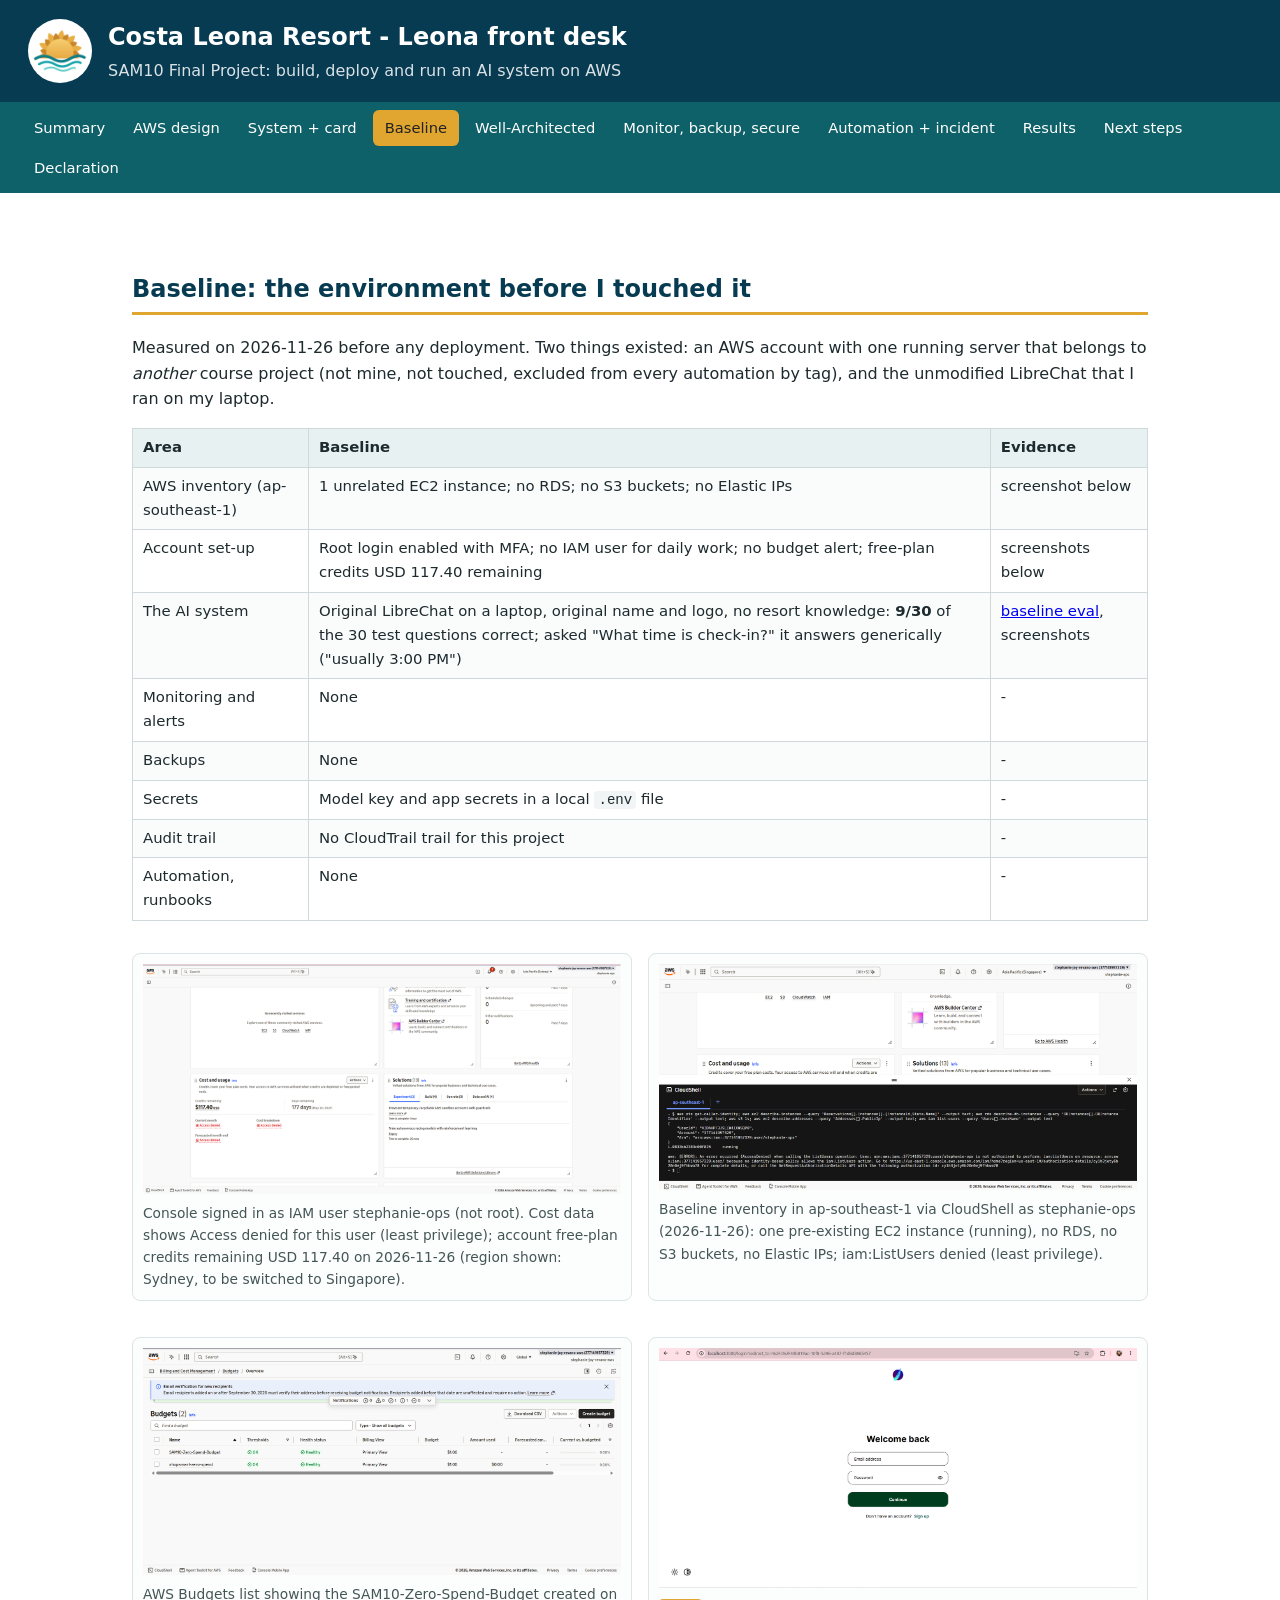
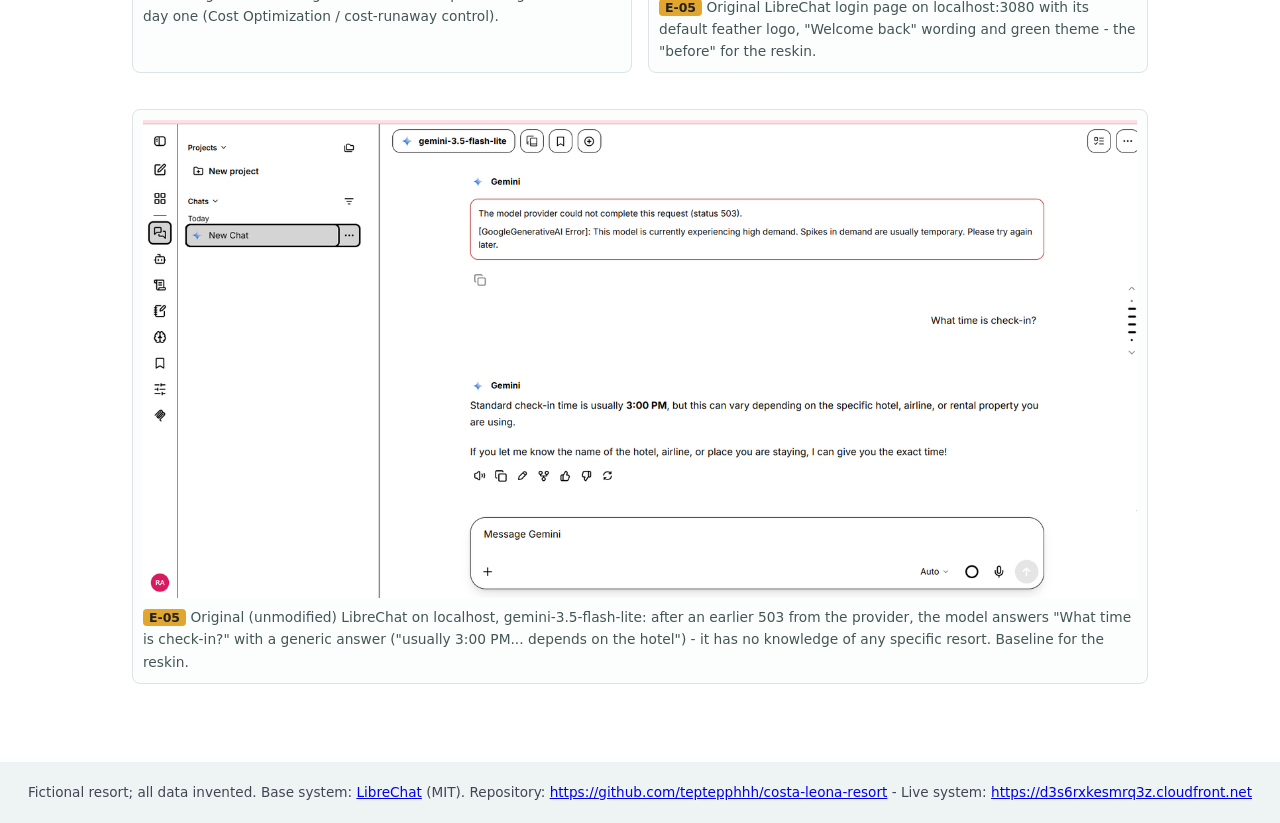
==== docs/baseline.html @ 2a97802d "Add project website generator and first build of the site Co-Authored-By: Claude Sonnet 5.5 <noreply" ====
<!doctype html><html lang="en"><head><meta charset="utf-8"><meta name="viewport" content="width=device-width,initial-scale=1">
<title>Baseline - Costa Leona Resort | SAM10</title><link rel="stylesheet" href="style.css">
<link rel="icon" href="img/favicon-32x32.png"></head><body>
<header><img src="img/logo-512.png" alt="Costa Leona logo" class="logo"><div><h1>Costa Leona Resort - Leona front desk</h1>
<p>SAM10 Final Project: build, deploy and run an AI system on AWS</p></div></header>
<nav><a href="index.html">Summary</a><a href="infrastructure.html">AWS design</a><a href="system.html">System + card</a><a href="baseline.html" class=cur>Baseline</a><a href="well-architected.html">Well-Architected</a><a href="operations.html">Monitor, backup, secure</a><a href="incident.html">Automation + incident</a><a href="results.html">Results</a><a href="next-steps.html">Next steps</a><a href="declaration.html">Declaration</a></nav><main>
<h2>Baseline: the environment before I touched it</h2>
<p>Measured on 2026-11-26 before any deployment. Two things existed: an AWS account with one running server that belongs to <em>another</em> course project
(not mine, not touched, excluded from every automation by tag), and the unmodified LibreChat that I ran on my laptop.</p>
<table><tr><th>Area</th><th>Baseline</th><th>Evidence</th></tr>
<tr><td>AWS inventory (ap-southeast-1)</td><td>1 unrelated EC2 instance; no RDS; no S3 buckets; no Elastic IPs</td><td>screenshot below</td></tr>
<tr><td>Account set-up</td><td>Root login enabled with MFA; no IAM user for daily work; no budget alert; free-plan credits USD 117.40 remaining</td><td>screenshots below</td></tr>
<tr><td>The AI system</td><td>Original LibreChat on a laptop, original name and logo, no resort knowledge: <b>9/30</b> of the 30 test questions correct; asked "What time is check-in?" it answers generically ("usually 3:00 PM")</td><td><a href="evidence/eval_baseline_generic_2026-11-26.json">baseline eval</a>, screenshots</td></tr>
<tr><td>Monitoring and alerts</td><td>None</td><td>-</td></tr>
<tr><td>Backups</td><td>None</td><td>-</td></tr>
<tr><td>Secrets</td><td>Model key and app secrets in a local <code>.env</code> file</td><td>-</td></tr>
<tr><td>Audit trail</td><td>No CloudTrail trail for this project</td><td>-</td></tr>
<tr><td>Automation, runbooks</td><td>None</td><td>-</td></tr></table>
<div class="cols"><figure><a href="img/04_signed_in_as_iam_user_credits.png"><img src="img/04_signed_in_as_iam_user_credits.png" alt="Console signed in as IAM user stephanie-ops (not root). Cost data shows Access denied for this user (least pri" loading="lazy"></a><figcaption>Console signed in as IAM user stephanie-ops (not root). Cost data shows Access denied for this user (least privilege); account free-plan credits remaining USD 117.40 on 2026-11-26 (region shown: Sydney, to be switched to Singapore).</figcaption></figure><figure><a href="img/05_baseline_inventory_cloudshell.png"><img src="img/05_baseline_inventory_cloudshell.png" alt="Baseline inventory in ap-southeast-1 via CloudShell as stephanie-ops (2026-11-26): one pre-existing EC2 instan" loading="lazy"></a><figcaption>Baseline inventory in ap-southeast-1 via CloudShell as stephanie-ops (2026-11-26): one pre-existing EC2 instance (running), no RDS, no S3 buckets, no Elastic IPs; iam:ListUsers denied (least privilege).</figcaption></figure></div>
<div class="cols"><figure><a href="img/01_budget_alert_created.png"><img src="img/01_budget_alert_created.png" alt="AWS Budgets list showing the SAM10-Zero-Spend-Budget created on day one (Cost Optimization / cost-runaway cont" loading="lazy"></a><figcaption>AWS Budgets list showing the SAM10-Zero-Spend-Budget created on day one (Cost Optimization / cost-runaway control).</figcaption></figure><figure><a href="img/09_original_login_branding.png"><img src="img/09_original_login_branding.png" alt="Original LibreChat login page on localhost:3080 with its default feather logo, &quot;Welcome back&quot; wording and gree" loading="lazy"></a><figcaption><span class="ev">E-05</span> Original LibreChat login page on localhost:3080 with its default feather logo, &quot;Welcome back&quot; wording and green theme - the &quot;before&quot; for the reskin.</figcaption></figure></div>
<figure><a href="img/08_local_original_generic_answer.png"><img src="img/08_local_original_generic_answer.png" alt="Original (unmodified) LibreChat on localhost, gemini-3.5-flash-lite: after an earlier 503 from the provider, t" loading="lazy"></a><figcaption><span class="ev">E-05</span> Original (unmodified) LibreChat on localhost, gemini-3.5-flash-lite: after an earlier 503 from the provider, the model answers &quot;What time is check-in?&quot; with a generic answer (&quot;usually 3:00 PM... depends on the hotel&quot;) - it has no knowledge of any specific resort. Baseline for the reskin.</figcaption></figure>
</main>
<footer>Fictional resort; all data invented. Base system: <a href="https://github.com/danny-avila/LibreChat">LibreChat</a> (MIT).
Repository: <a href="https://github.com/teptepphhh/costa-leona-resort">https://github.com/teptepphhh/costa-leona-resort</a> - Live system: <a href="https://d3s6rxkesmrq3z.cloudfront.net">https://d3s6rxkesmrq3z.cloudfront.net</a></footer></body></html>
---- docs/style.css ----
:root{--teal:#0E6168;--deep:#073B52;--gold:#E0A630;--sand:#fbf5e6;--ink:#1d2a2e}
*{box-sizing:border-box}body{margin:0;font:16px/1.6 "Segoe UI",system-ui,Arial,sans-serif;color:var(--ink);background:#fff}
header{display:flex;gap:16px;align-items:center;padding:18px 28px;background:var(--deep);color:#fff}
header h1{margin:0;font-size:1.5rem}header p{margin:2px 0 0;opacity:.85}.logo{width:64px;height:64px;background:#fff;border-radius:50%;padding:4px}
nav{display:flex;flex-wrap:wrap;gap:4px;padding:8px 22px;background:var(--teal)}nav a{color:#fff;text-decoration:none;padding:6px 12px;border-radius:6px;font-size:.92rem}
nav a:hover,nav a.cur{background:var(--gold);color:#222}main{max-width:1060px;margin:0 auto;padding:24px 22px 60px}
h2{color:var(--deep);border-bottom:3px solid var(--gold);padding-bottom:4px;margin-top:2.2em}h3{color:var(--teal);margin-top:1.6em}
table{border-collapse:collapse;width:100%;margin:14px 0;font-size:.93rem}th,td{border:1px solid #cfd9db;padding:7px 10px;text-align:left;vertical-align:top}
th{background:#e7f1f2}tr:nth-child(even) td{background:#fafcfc}figure{margin:18px 0;border:1px solid #dbe4e6;border-radius:8px;padding:10px;background:#fcfdfd}
figure img{max-width:100%;height:auto;display:block;margin:0 auto}figcaption{font-size:.86rem;color:#455;margin-top:8px}
.ev{background:var(--gold);color:#222;border-radius:4px;padding:1px 6px;font-weight:700;font-size:.78rem}
.box{background:var(--sand);border-left:5px solid var(--gold);padding:10px 16px;margin:16px 0;border-radius:4px}
.good{color:#0b6b3a;font-weight:700}.adeq{color:#9a6b00;font-weight:700}.gap{color:#b3261e;font-weight:700}
.video{position:relative;padding-bottom:56.25%;height:0;margin:16px 0}.video iframe{position:absolute;inset:0;width:100%;height:100%;border:0}
.pending{background:#fde8e6;border:2px dashed #b3261e;padding:14px;border-radius:6px}
code,pre{background:#f1f5f6;border-radius:4px;font-family:Consolas,monospace;font-size:.88rem}code{padding:1px 4px}pre{padding:12px;overflow:auto;white-space:pre-wrap}
footer{padding:20px 28px;background:#eef3f4;font-size:.85rem;color:#445}.cols{display:grid;grid-template-columns:1fr 1fr;gap:16px}
@media(max-width:760px){.cols{grid-template-columns:1fr}header h1{font-size:1.15rem}}
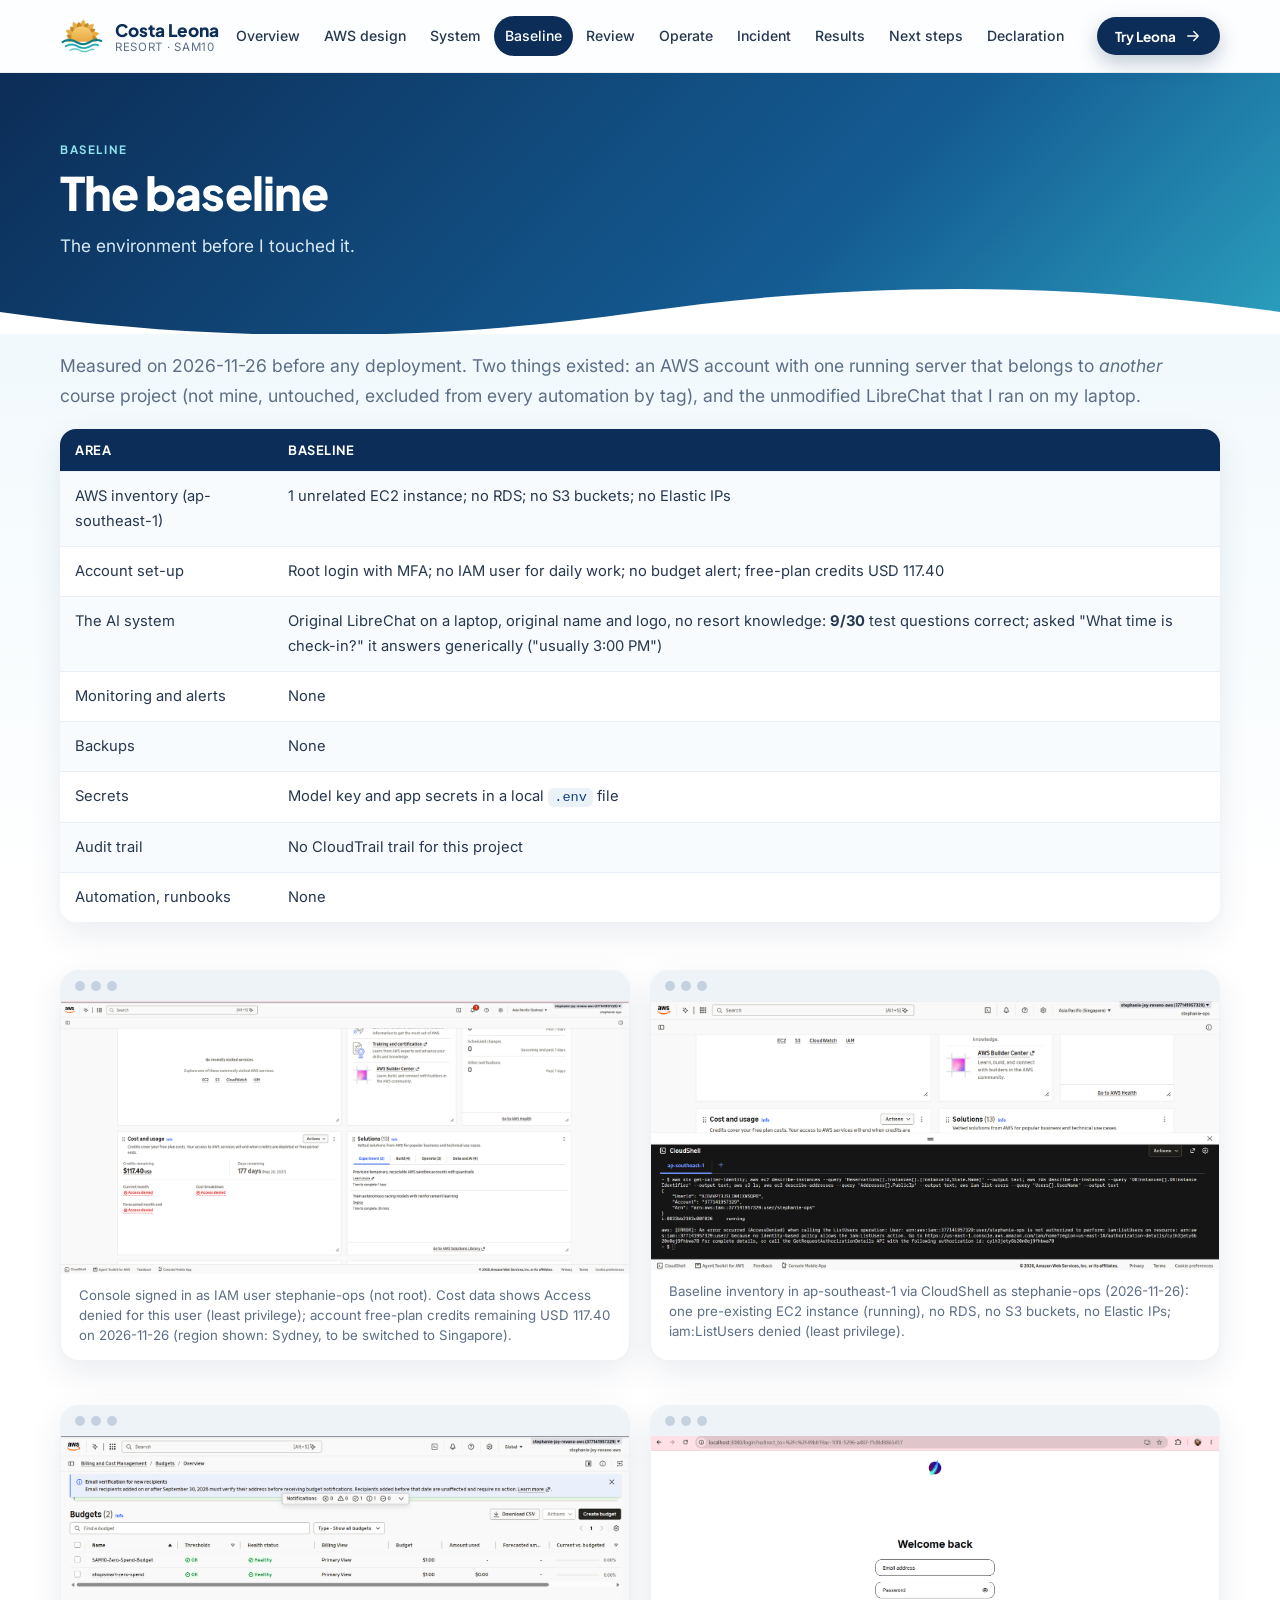
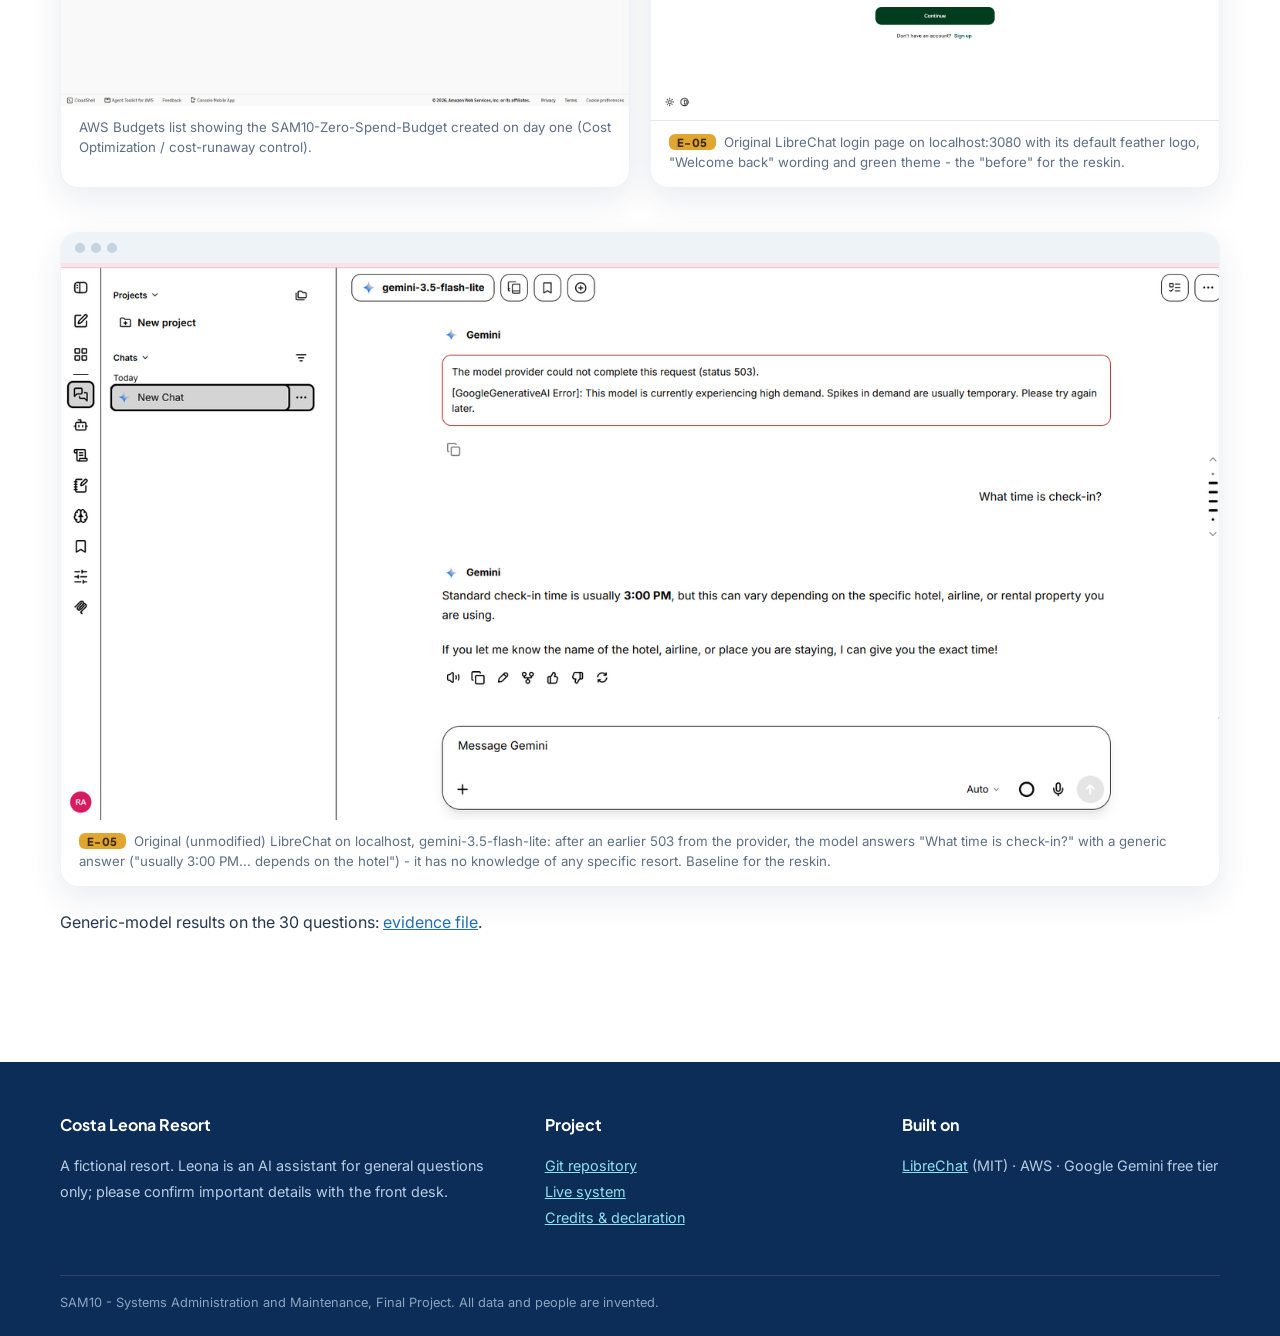
==== commit c76f0fe5: "Redesign project website: modern layout, hero, stat strip, cards, pillar cards, timeline Co-Authored" ====
--- a/docs/baseline.html
+++ b/docs/baseline.html
@@ -1,24 +1,26 @@
 <!doctype html><html lang="en"><head><meta charset="utf-8"><meta name="viewport" content="width=device-width,initial-scale=1">
-<title>Baseline - Costa Leona Resort | SAM10</title><link rel="stylesheet" href="style.css">
-<link rel="icon" href="img/favicon-32x32.png"></head><body>
-<header><img src="img/logo-512.png" alt="Costa Leona logo" class="logo"><div><h1>Costa Leona Resort - Leona front desk</h1>
-<p>SAM10 Final Project: build, deploy and run an AI system on AWS</p></div></header>
-<nav><a href="index.html">Summary</a><a href="infrastructure.html">AWS design</a><a href="system.html">System + card</a><a href="baseline.html" class=cur>Baseline</a><a href="well-architected.html">Well-Architected</a><a href="operations.html">Monitor, backup, secure</a><a href="incident.html">Automation + incident</a><a href="results.html">Results</a><a href="next-steps.html">Next steps</a><a href="declaration.html">Declaration</a></nav><main>
-<h2>Baseline: the environment before I touched it</h2>
-<p>Measured on 2026-11-26 before any deployment. Two things existed: an AWS account with one running server that belongs to <em>another</em> course project
-(not mine, not touched, excluded from every automation by tag), and the unmodified LibreChat that I ran on my laptop.</p>
-<table><tr><th>Area</th><th>Baseline</th><th>Evidence</th></tr>
-<tr><td>AWS inventory (ap-southeast-1)</td><td>1 unrelated EC2 instance; no RDS; no S3 buckets; no Elastic IPs</td><td>screenshot below</td></tr>
-<tr><td>Account set-up</td><td>Root login enabled with MFA; no IAM user for daily work; no budget alert; free-plan credits USD 117.40 remaining</td><td>screenshots below</td></tr>
-<tr><td>The AI system</td><td>Original LibreChat on a laptop, original name and logo, no resort knowledge: <b>9/30</b> of the 30 test questions correct; asked "What time is check-in?" it answers generically ("usually 3:00 PM")</td><td><a href="evidence/eval_baseline_generic_2026-11-26.json">baseline eval</a>, screenshots</td></tr>
-<tr><td>Monitoring and alerts</td><td>None</td><td>-</td></tr>
-<tr><td>Backups</td><td>None</td><td>-</td></tr>
-<tr><td>Secrets</td><td>Model key and app secrets in a local <code>.env</code> file</td><td>-</td></tr>
-<tr><td>Audit trail</td><td>No CloudTrail trail for this project</td><td>-</td></tr>
-<tr><td>Automation, runbooks</td><td>None</td><td>-</td></tr></table>
-<div class="cols"><figure><a href="img/04_signed_in_as_iam_user_credits.png"><img src="img/04_signed_in_as_iam_user_credits.png" alt="Console signed in as IAM user stephanie-ops (not root). Cost data shows Access denied for this user (least pri" loading="lazy"></a><figcaption>Console signed in as IAM user stephanie-ops (not root). Cost data shows Access denied for this user (least privilege); account free-plan credits remaining USD 117.40 on 2026-11-26 (region shown: Sydney, to be switched to Singapore).</figcaption></figure><figure><a href="img/05_baseline_inventory_cloudshell.png"><img src="img/05_baseline_inventory_cloudshell.png" alt="Baseline inventory in ap-southeast-1 via CloudShell as stephanie-ops (2026-11-26): one pre-existing EC2 instan" loading="lazy"></a><figcaption>Baseline inventory in ap-southeast-1 via CloudShell as stephanie-ops (2026-11-26): one pre-existing EC2 instance (running), no RDS, no S3 buckets, no Elastic IPs; iam:ListUsers denied (least privilege).</figcaption></figure></div>
-<div class="cols"><figure><a href="img/01_budget_alert_created.png"><img src="img/01_budget_alert_created.png" alt="AWS Budgets list showing the SAM10-Zero-Spend-Budget created on day one (Cost Optimization / cost-runaway cont" loading="lazy"></a><figcaption>AWS Budgets list showing the SAM10-Zero-Spend-Budget created on day one (Cost Optimization / cost-runaway control).</figcaption></figure><figure><a href="img/09_original_login_branding.png"><img src="img/09_original_login_branding.png" alt="Original LibreChat login page on localhost:3080 with its default feather logo, &quot;Welcome back&quot; wording and gree" loading="lazy"></a><figcaption><span class="ev">E-05</span> Original LibreChat login page on localhost:3080 with its default feather logo, &quot;Welcome back&quot; wording and green theme - the &quot;before&quot; for the reskin.</figcaption></figure></div>
-<figure><a href="img/08_local_original_generic_answer.png"><img src="img/08_local_original_generic_answer.png" alt="Original (unmodified) LibreChat on localhost, gemini-3.5-flash-lite: after an earlier 503 from the provider, t" loading="lazy"></a><figcaption><span class="ev">E-05</span> Original (unmodified) LibreChat on localhost, gemini-3.5-flash-lite: after an earlier 503 from the provider, the model answers &quot;What time is check-in?&quot; with a generic answer (&quot;usually 3:00 PM... depends on the hotel&quot;) - it has no knowledge of any specific resort. Baseline for the reskin.</figcaption></figure>
+<title>The baseline | Costa Leona Resort - SAM10</title><meta name="description" content="Costa Leona Resort front-desk assistant: a reskinned LibreChat deployed, monitored, backed up and secured on AWS (SAM10 final project).">
+<link rel="preconnect" href="https://fonts.googleapis.com"><link rel="preconnect" href="https://fonts.gstatic.com" crossorigin>
+<link href="https://fonts.googleapis.com/css2?family=Inter:wght@400;500;600&family=Plus+Jakarta+Sans:wght@600;700;800&display=swap" rel="stylesheet">
+<link rel="stylesheet" href="style.css"><link rel="icon" href="img/favicon-32x32.png"></head><body>
+<header class="top"><div class="wrap bar"><a class="brand" href="index.html"><img src="img/logo-512.png" alt=""><span><b>Costa Leona</b><small>Resort &middot; SAM10</small></span></a>
+<input type="checkbox" id="mt" class="mt"><label for="mt" class="burger" aria-label="Menu"><i></i><i></i><i></i></label>
+<nav><a href="index.html">Overview</a><a href="infrastructure.html">AWS design</a><a href="system.html">System</a><a href="baseline.html" class=cur>Baseline</a><a href="well-architected.html">Review</a><a href="operations.html">Operate</a><a href="incident.html">Incident</a><a href="results.html">Results</a><a href="next-steps.html">Next steps</a><a href="declaration.html">Declaration</a></nav><a class="btn small" href="https://d3s6rxkesmrq3z.cloudfront.net">Try Leona <svg viewBox="0 0 24 24"><path d="M5 12h14M13 6l6 6-6 6"/></svg></a></div></header>
+<section class="phero"><div class="wrap"><span class="eyebrow">Baseline</span><h1>The baseline</h1><p>The environment before I touched it.</p></div><svg class="wavebot" viewBox="0 0 1440 60" preserveAspectRatio="none"><path d="M0 30c240 40 480 40 720 0s480-40 720 0v30H0z"/></svg></section><main class="wrap">
+<p class="lead2">Measured on 2026-11-26 before any deployment. Two things existed: an AWS account with one running server that belongs to <em>another</em> course project (not mine, untouched, excluded from every automation by tag), and the unmodified LibreChat that I ran on my laptop.</p>
+<table><tr><th>Area</th><th>Baseline</th></tr>
+<tr><td>AWS inventory (ap-southeast-1)</td><td>1 unrelated EC2 instance; no RDS; no S3 buckets; no Elastic IPs</td></tr>
+<tr><td>Account set-up</td><td>Root login with MFA; no IAM user for daily work; no budget alert; free-plan credits USD 117.40</td></tr>
+<tr><td>The AI system</td><td>Original LibreChat on a laptop, original name and logo, no resort knowledge: <b>9/30</b> test questions correct; asked "What time is check-in?" it answers generically ("usually 3:00 PM")</td></tr>
+<tr><td>Monitoring and alerts</td><td>None</td></tr><tr><td>Backups</td><td>None</td></tr>
+<tr><td>Secrets</td><td>Model key and app secrets in a local <code>.env</code> file</td></tr>
+<tr><td>Audit trail</td><td>No CloudTrail trail for this project</td></tr><tr><td>Automation, runbooks</td><td>None</td></tr></table>
+<div class="cols"><figure class="shot"><div class="bar"><i></i><i></i><i></i></div><a href="img/04_signed_in_as_iam_user_credits.png"><img src="img/04_signed_in_as_iam_user_credits.png" alt="Console signed in as IAM user stephanie-ops (not root). Cost data shows Access denied for this user (least pri" loading="lazy"></a><figcaption>Console signed in as IAM user stephanie-ops (not root). Cost data shows Access denied for this user (least privilege); account free-plan credits remaining USD 117.40 on 2026-11-26 (region shown: Sydney, to be switched to Singapore).</figcaption></figure><figure class="shot"><div class="bar"><i></i><i></i><i></i></div><a href="img/05_baseline_inventory_cloudshell.png"><img src="img/05_baseline_inventory_cloudshell.png" alt="Baseline inventory in ap-southeast-1 via CloudShell as stephanie-ops (2026-11-26): one pre-existing EC2 instan" loading="lazy"></a><figcaption>Baseline inventory in ap-southeast-1 via CloudShell as stephanie-ops (2026-11-26): one pre-existing EC2 instance (running), no RDS, no S3 buckets, no Elastic IPs; iam:ListUsers denied (least privilege).</figcaption></figure></div>
+<div class="cols"><figure class="shot"><div class="bar"><i></i><i></i><i></i></div><a href="img/01_budget_alert_created.png"><img src="img/01_budget_alert_created.png" alt="AWS Budgets list showing the SAM10-Zero-Spend-Budget created on day one (Cost Optimization / cost-runaway cont" loading="lazy"></a><figcaption>AWS Budgets list showing the SAM10-Zero-Spend-Budget created on day one (Cost Optimization / cost-runaway control).</figcaption></figure><figure class="shot"><div class="bar"><i></i><i></i><i></i></div><a href="img/09_original_login_branding.png"><img src="img/09_original_login_branding.png" alt="Original LibreChat login page on localhost:3080 with its default feather logo, &quot;Welcome back&quot; wording and gree" loading="lazy"></a><figcaption><span class="ev">E-05</span>Original LibreChat login page on localhost:3080 with its default feather logo, &quot;Welcome back&quot; wording and green theme - the &quot;before&quot; for the reskin.</figcaption></figure></div>
+<figure class="shot"><div class="bar"><i></i><i></i><i></i></div><a href="img/08_local_original_generic_answer.png"><img src="img/08_local_original_generic_answer.png" alt="Original (unmodified) LibreChat on localhost, gemini-3.5-flash-lite: after an earlier 503 from the provider, t" loading="lazy"></a><figcaption><span class="ev">E-05</span>Original (unmodified) LibreChat on localhost, gemini-3.5-flash-lite: after an earlier 503 from the provider, the model answers &quot;What time is check-in?&quot; with a generic answer (&quot;usually 3:00 PM... depends on the hotel&quot;) - it has no knowledge of any specific resort. Baseline for the reskin.</figcaption></figure>
+<p>Generic-model results on the 30 questions: <a href="evidence/eval_baseline_generic_2026-11-26.json">evidence file</a>.</p>
 </main>
-<footer>Fictional resort; all data invented. Base system: <a href="https://github.com/danny-avila/LibreChat">LibreChat</a> (MIT).
-Repository: <a href="https://github.com/teptepphhh/costa-leona-resort">https://github.com/teptepphhh/costa-leona-resort</a> - Live system: <a href="https://d3s6rxkesmrq3z.cloudfront.net">https://d3s6rxkesmrq3z.cloudfront.net</a></footer></body></html>+<footer><div class="wrap fcols"><div><b>Costa Leona Resort</b><p>A fictional resort. Leona is an AI assistant for general questions only; please confirm important details with the front desk.</p></div>
+<div><b>Project</b><p><a href="https://github.com/teptepphhh/costa-leona-resort">Git repository</a><br><a href="https://d3s6rxkesmrq3z.cloudfront.net">Live system</a><br><a href="declaration.html">Credits &amp; declaration</a></p></div>
+<div><b>Built on</b><p><a href="https://github.com/danny-avila/LibreChat">LibreChat</a> (MIT) &middot; AWS &middot; Google Gemini free tier</p></div></div>
+<div class="wrap copy">SAM10 - Systems Administration and Maintenance, Final Project. All data and people are invented.</div></footer></body></html>
--- a/docs/style.css
+++ b/docs/style.css
@@ -1,19 +1,93 @@
 
-:root{--teal:#0E6168;--deep:#073B52;--gold:#E0A630;--sand:#fbf5e6;--ink:#1d2a2e}
-*{box-sizing:border-box}body{margin:0;font:16px/1.6 "Segoe UI",system-ui,Arial,sans-serif;color:var(--ink);background:#fff}
-header{display:flex;gap:16px;align-items:center;padding:18px 28px;background:var(--deep);color:#fff}
-header h1{margin:0;font-size:1.5rem}header p{margin:2px 0 0;opacity:.85}.logo{width:64px;height:64px;background:#fff;border-radius:50%;padding:4px}
-nav{display:flex;flex-wrap:wrap;gap:4px;padding:8px 22px;background:var(--teal)}nav a{color:#fff;text-decoration:none;padding:6px 12px;border-radius:6px;font-size:.92rem}
-nav a:hover,nav a.cur{background:var(--gold);color:#222}main{max-width:1060px;margin:0 auto;padding:24px 22px 60px}
-h2{color:var(--deep);border-bottom:3px solid var(--gold);padding-bottom:4px;margin-top:2.2em}h3{color:var(--teal);margin-top:1.6em}
-table{border-collapse:collapse;width:100%;margin:14px 0;font-size:.93rem}th,td{border:1px solid #cfd9db;padding:7px 10px;text-align:left;vertical-align:top}
-th{background:#e7f1f2}tr:nth-child(even) td{background:#fafcfc}figure{margin:18px 0;border:1px solid #dbe4e6;border-radius:8px;padding:10px;background:#fcfdfd}
-figure img{max-width:100%;height:auto;display:block;margin:0 auto}figcaption{font-size:.86rem;color:#455;margin-top:8px}
-.ev{background:var(--gold);color:#222;border-radius:4px;padding:1px 6px;font-weight:700;font-size:.78rem}
-.box{background:var(--sand);border-left:5px solid var(--gold);padding:10px 16px;margin:16px 0;border-radius:4px}
-.good{color:#0b6b3a;font-weight:700}.adeq{color:#9a6b00;font-weight:700}.gap{color:#b3261e;font-weight:700}
-.video{position:relative;padding-bottom:56.25%;height:0;margin:16px 0}.video iframe{position:absolute;inset:0;width:100%;height:100%;border:0}
-.pending{background:#fde8e6;border:2px dashed #b3261e;padding:14px;border-radius:6px}
-code,pre{background:#f1f5f6;border-radius:4px;font-family:Consolas,monospace;font-size:.88rem}code{padding:1px 4px}pre{padding:12px;overflow:auto;white-space:pre-wrap}
-footer{padding:20px 28px;background:#eef3f4;font-size:.85rem;color:#445}.cols{display:grid;grid-template-columns:1fr 1fr;gap:16px}
-@media(max-width:760px){.cols{grid-template-columns:1fr}header h1{font-size:1.15rem}}
+:root{--navy:#0c2d57;--ink:#26384f;--muted:#5d6f86;--blue:#1f6fb5;--aqua:#3bb8c9;--teal:#0E6168;--gold:#E0A630;--line:#dbe6f0;--mist:#eef7fb;--r:20px;
+--shadow:0 12px 34px rgba(12,45,87,.09);--sans:"Inter",system-ui,"Segoe UI",Arial,sans-serif;--head:"Plus Jakarta Sans","Inter",system-ui,Arial,sans-serif}
+*{box-sizing:border-box}html{scroll-behavior:smooth}
+body{margin:0;font:16px/1.7 var(--sans);color:var(--ink);background:linear-gradient(180deg,#e8f5fb 0,#f6fbfd 520px,#fff 900px) no-repeat,#fff}
+.wrap{width:min(1160px,92vw);margin:0 auto}a{color:var(--blue)}img{max-width:100%}
+h1,h2,h3{font-family:var(--head);color:var(--navy);line-height:1.15;letter-spacing:-.02em}
+h2{font-size:clamp(1.6rem,2.6vw,2.15rem);margin:2.4em 0 .5em}h3{font-size:1.2rem;margin:1.8em 0 .4em}
+.eyebrow{display:inline-block;font:700 .72rem/1 var(--head);letter-spacing:.14em;text-transform:uppercase;color:var(--aqua);margin-bottom:10px}
+/* top bar */
+.top{position:sticky;top:0;z-index:50;background:rgba(255,255,255,.88);backdrop-filter:blur(10px);border-bottom:1px solid rgba(12,45,87,.07)}
+.top .bar{display:flex;align-items:center;gap:22px;height:72px}.brand{white-space:nowrap;display:flex;align-items:center;gap:11px;text-decoration:none;color:var(--navy)}
+.brand img{width:44px;height:44px}.brand span{display:flex;flex-direction:column;line-height:1.1}.brand b{font:800 1.08rem var(--head)}.brand small{font-size:.72rem;color:var(--muted);letter-spacing:.06em;text-transform:uppercase}
+.top nav{display:flex;gap:2px;margin:0 auto}.top nav a{white-space:nowrap;color:var(--ink);text-decoration:none;font-weight:500;font-size:.88rem;padding:8px 11px;border-radius:999px}
+.top nav a:hover{background:var(--mist)}.top nav a.cur{background:var(--navy);color:#fff}
+.btn{display:inline-flex;align-items:center;gap:8px;background:var(--navy);color:#fff;text-decoration:none;font:700 .95rem var(--head);padding:14px 26px;border-radius:999px;box-shadow:0 8px 20px rgba(12,45,87,.25);transition:.2s}
+.btn:hover{transform:translateY(-2px);background:#12427c}.btn svg{width:18px;height:18px;stroke:#fff}.btn.small{padding:10px 18px;font-size:.85rem;white-space:nowrap}
+.btn.ghost{background:#fff;color:var(--navy);box-shadow:inset 0 0 0 2px var(--navy)}.btn.ghost svg{stroke:var(--navy)}.btn.ghost:hover{background:var(--mist)}
+svg{fill:none;stroke:currentColor;stroke-width:1.8;stroke-linecap:round;stroke-linejoin:round}
+.mt,.burger{display:none}
+/* hero */
+.hero{padding:70px 0 40px;display:grid;grid-template-columns:1.02fr 1fr;gap:46px;align-items:center}
+.hero h1{font-size:clamp(2.3rem,4.7vw,3.9rem);margin:0 0 18px;font-weight:800}.hero h1 em{font-style:normal;color:var(--aqua)}
+.hero p.lead{font-size:1.14rem;color:var(--muted);max-width:34em;margin:0 0 28px}.hero .cta{display:flex;gap:14px;flex-wrap:wrap}
+.mock{position:relative}.mock .frame{background:#fff;border-radius:26px 130px 26px 26px;overflow:hidden;box-shadow:0 30px 70px rgba(12,45,87,.22);border:6px solid #fff}
+.mock .frame .bar2{height:30px;background:#eef3f8;display:flex;align-items:center;gap:6px;padding:0 14px}.bar2 i{width:9px;height:9px;border-radius:50%;background:#c4d1de}
+.bar2 span{margin-left:10px;font-size:.72rem;color:#6a7d92;background:#fff;border-radius:99px;padding:2px 12px}
+.mock img{display:block;width:100%;height:360px;object-fit:cover;object-position:top left}
+.chip{position:absolute;background:#fff;border-radius:16px;padding:12px 16px;box-shadow:var(--shadow);font-size:.82rem;display:flex;gap:10px;align-items:center;max-width:250px}
+.chip b{display:block;color:var(--navy);font:700 .86rem var(--head)}.chip .ico{width:34px;height:34px;flex:none}
+.chip.c1{left:-26px;bottom:34px}.chip.c2{right:-8px;bottom:-22px}
+.ico{display:grid;place-items:center;width:46px;height:46px;border-radius:14px;background:var(--mist);color:var(--blue)}.ico svg{width:24px;height:24px}
+/* stats strip */
+.strip{background:#fff;border-radius:24px;box-shadow:var(--shadow);padding:26px 18px;display:grid;grid-template-columns:repeat(4,1fr);margin:34px 0 10px}
+.stat{padding:2px 26px;border-left:1px solid var(--line);display:flex;flex-direction:column}.stat:first-child{border-left:0}
+.stat b{font:800 2.2rem/1.1 var(--head);color:var(--navy)}.stat span{font-weight:600;color:var(--ink)}.stat small{color:var(--muted);font-size:.8rem}
+.feats{display:grid;grid-template-columns:repeat(4,1fr);gap:18px;margin:34px 0}.feat{display:flex;gap:14px;align-items:flex-start}.feat b{display:block;color:var(--navy);font:700 1rem var(--head)}.feat span{font-size:.86rem;color:var(--muted);line-height:1.45}
+/* cards */
+.grid{display:grid;grid-template-columns:repeat(4,1fr);gap:22px}.grid.three{grid-template-columns:repeat(3,1fr)}.grid.two{grid-template-columns:repeat(2,1fr)}
+.card{display:block;background:#fff;border-radius:var(--r);box-shadow:var(--shadow);overflow:hidden;text-decoration:none;color:var(--ink);transition:.25s;border:1px solid rgba(12,45,87,.05)}
+.card:hover{transform:translateY(-6px);box-shadow:0 22px 50px rgba(12,45,87,.16)}
+.thumb{height:150px;overflow:hidden;background:var(--mist)}.thumb img{width:100%;height:100%;object-fit:cover;object-position:top left;transition:.4s}.card:hover .thumb img{transform:scale(1.05)}
+.cbody{padding:18px 20px 20px}.cbody h3{margin:0 0 6px;font-size:1.12rem}.cbody p{margin:0 0 12px;font-size:.9rem;color:var(--muted);line-height:1.5}
+.more{display:inline-flex;gap:6px;align-items:center;font:700 .82rem var(--head);color:var(--blue)}.more svg{width:16px;height:16px}
+.sechead{display:flex;justify-content:space-between;align-items:flex-end;gap:20px;margin:70px 0 24px}.sechead h2{margin:0}.sechead p{max-width:32em;color:var(--muted);margin:6px 0 0}
+.band{background:linear-gradient(120deg,#0c2d57,#12508a 60%,#1b7fa8);color:#dbeaf7;border-radius:30px;padding:46px;margin:60px 0;display:grid;grid-template-columns:1.1fr 1fr;gap:36px;position:relative;overflow:hidden}
+.band h2{color:#fff;margin:0 0 12px}.band p{margin:0 0 12px}.band .eyebrow{color:#8fe1ee}.band ul{margin:0;padding-left:1.1em}.band li{margin:.35em 0}
+.band::after{content:"";position:absolute;right:-90px;top:-90px;width:300px;height:300px;border-radius:50%;background:rgba(255,255,255,.07)}
+/* page hero */
+.phero{position:relative;padding:62px 0 74px;background:linear-gradient(135deg,#0c2d57,#145c93 65%,#2b9fbd);color:#fff;overflow:hidden}
+.phero .eyebrow{color:#8fe1ee}.phero h1{color:#fff;margin:0 0 12px;font-size:clamp(2rem,3.6vw,3rem);font-weight:800}.phero p{max-width:42em;margin:0;color:#d9ebf7;font-size:1.08rem}
+.wavebot{position:absolute;left:0;bottom:-1px;width:100%;height:46px;fill:#fff;stroke:none}
+main.wrap{padding-bottom:70px}
+/* content */
+.lead2{font-size:1.1rem;color:var(--muted)}
+.box{background:#fff;border-radius:var(--r);box-shadow:var(--shadow);border-left:6px solid var(--gold);padding:18px 24px;margin:22px 0}
+.box.blue{border-left-color:var(--aqua)}
+table{border-collapse:separate;border-spacing:0;width:100%;margin:18px 0 26px;font-size:.92rem;background:#fff;border-radius:16px;overflow:hidden;box-shadow:var(--shadow)}
+th{background:var(--navy);color:#fff;text-align:left;font:700 .8rem var(--head);letter-spacing:.04em;text-transform:uppercase;padding:13px 15px}
+td{padding:12px 15px;border-top:1px solid #e8eff6;vertical-align:top}tr:nth-child(even) td{background:#f8fbfd}
+.pill{display:inline-block;border-radius:999px;font:700 .72rem var(--head);padding:4px 11px;letter-spacing:.03em}
+.pill.good{background:#dcf5e7;color:#0b6b3a}.pill.adeq{background:#fdf0cf;color:#8a5d00}.pill.gap{background:#fde3e1;color:#b3261e}
+td.good{color:#0b6b3a;font-weight:600}td.gap{color:#b3261e;font-weight:600}
+figure.shot{margin:22px 0;background:#fff;border-radius:18px;box-shadow:var(--shadow);overflow:hidden;border:1px solid rgba(12,45,87,.06)}
+figure.shot .bar{display:flex;gap:6px;padding:10px 14px;background:#eef3f8}.bar i{width:10px;height:10px;border-radius:50%;background:#c4d1de}
+figure.shot img{display:block;width:100%;height:auto}figure.shot figcaption{font-size:.83rem;color:var(--muted);padding:12px 18px 14px;line-height:1.5}
+.ev{display:inline-block;background:var(--gold);color:#3a2a00;border-radius:6px;padding:1px 8px;font:800 .7rem var(--head);margin-right:8px;letter-spacing:.04em}
+.cols{display:grid;grid-template-columns:1fr 1fr;gap:20px}
+.pending{background:#fff4f3;border:2px dashed #d9534f;color:#8a1f18;padding:18px;border-radius:14px}
+.video{position:relative;padding-bottom:56.25%;height:0;border-radius:22px;overflow:hidden;box-shadow:var(--shadow);margin:14px 0}.video iframe{position:absolute;inset:0;width:100%;height:100%;border:0}
+code,pre{font-family:"Cascadia Mono",Consolas,monospace;font-size:.85rem}code{background:#eaf2f8;border-radius:6px;padding:2px 6px;color:#12427c}
+pre{background:#0d1b2e;color:#d6e4f5;border-radius:16px;padding:20px 22px;overflow:auto;white-space:pre-wrap;line-height:1.55;box-shadow:var(--shadow)}
+.tl{list-style:none;margin:22px 0;padding:0;border-left:3px solid var(--aqua);margin-left:8px}.tl li{position:relative;padding:0 0 18px 26px}
+.tl li::before{content:"";position:absolute;left:-10px;top:5px;width:16px;height:16px;border-radius:50%;background:#fff;border:4px solid var(--navy)}
+.tl li.hot::before{border-color:var(--gold)}.tl b{font-family:var(--head);color:var(--navy)}.tl time{display:block;font-size:.8rem;color:var(--muted)}
+.pillar{background:#fff;border-radius:var(--r);box-shadow:var(--shadow);padding:22px 24px;margin:16px 0;display:grid;grid-template-columns:210px 1fr 150px;gap:22px;align-items:start}
+.pillar h3{margin:0;font-size:1.1rem}.pillar .ask{font-size:.84rem;color:var(--muted);margin-top:4px;line-height:1.4}.pillar .v{display:flex;flex-direction:column;gap:8px;font-size:.78rem;color:var(--muted)}
+.pillar p{margin:0;font-size:.93rem}
+figure.chart{background:#fff;border-radius:20px;box-shadow:var(--shadow);padding:16px;margin:22px 0}figure.chart img{display:block;margin:auto}figure.chart figcaption{font-size:.83rem;color:var(--muted);margin-top:8px}
+.panel{background:#fff;border-radius:var(--r);box-shadow:var(--shadow);padding:26px 28px;border:1px solid rgba(12,45,87,.05)}
+.panel h3{margin:0 0 8px;font-size:1.15rem}.panel p{margin:0 0 .6em}.panel ul{margin:.3em 0;padding-left:1.1em}
+.linkrow{display:flex;flex-wrap:wrap;gap:10px;margin:22px 0}.linkrow a{background:#fff;border-radius:999px;padding:9px 18px;text-decoration:none;font:600 .88rem var(--head);color:var(--navy);box-shadow:var(--shadow)}
+.linkrow a:hover{background:var(--navy);color:#fff}
+.pillars-head{display:grid;grid-template-columns:210px 1fr 150px;gap:22px;padding:0 24px;font:700 .72rem var(--head);letter-spacing:.1em;text-transform:uppercase;color:var(--muted);margin-top:24px}
+/* footer */
+footer{background:var(--navy);color:#b8cde4;margin-top:40px;padding:52px 0 22px;font-size:.9rem}footer a{color:#8fe1ee}
+.fcols{display:grid;grid-template-columns:1.4fr 1fr 1fr;gap:40px}footer b{color:#fff;font:700 1rem var(--head)}footer p{line-height:1.8}
+.copy{border-top:1px solid rgba(255,255,255,.12);margin-top:30px;padding-top:16px;font-size:.8rem;color:#8ba5c2}
+@media(max-width:1180px){.top nav{display:none;position:absolute;top:72px;left:0;right:0;background:#fff;flex-direction:column;padding:10px 4vw;box-shadow:var(--shadow)}
+.mt:checked~nav{display:flex}.burger{display:flex;flex-direction:column;gap:5px;margin-left:auto;cursor:pointer;padding:8px}.burger i{width:24px;height:2.5px;background:var(--navy);border-radius:2px}}
+@media(max-width:1020px){.hero{grid-template-columns:1fr}.grid{grid-template-columns:repeat(2,1fr)}.grid.three{grid-template-columns:1fr 1fr}.strip,.feats{grid-template-columns:1fr 1fr}.stat{border:0;padding:12px}
+.band{grid-template-columns:1fr;padding:30px}.pillar{grid-template-columns:1fr}.cols{grid-template-columns:1fr}.chip.c1{left:8px}.chip.c2{right:8px}}
+@media(max-width:620px){.grid,.grid.three,.strip,.feats,.fcols{grid-template-columns:1fr}.hero{padding-top:36px}.sechead{display:block}table{display:block;overflow-x:auto}}
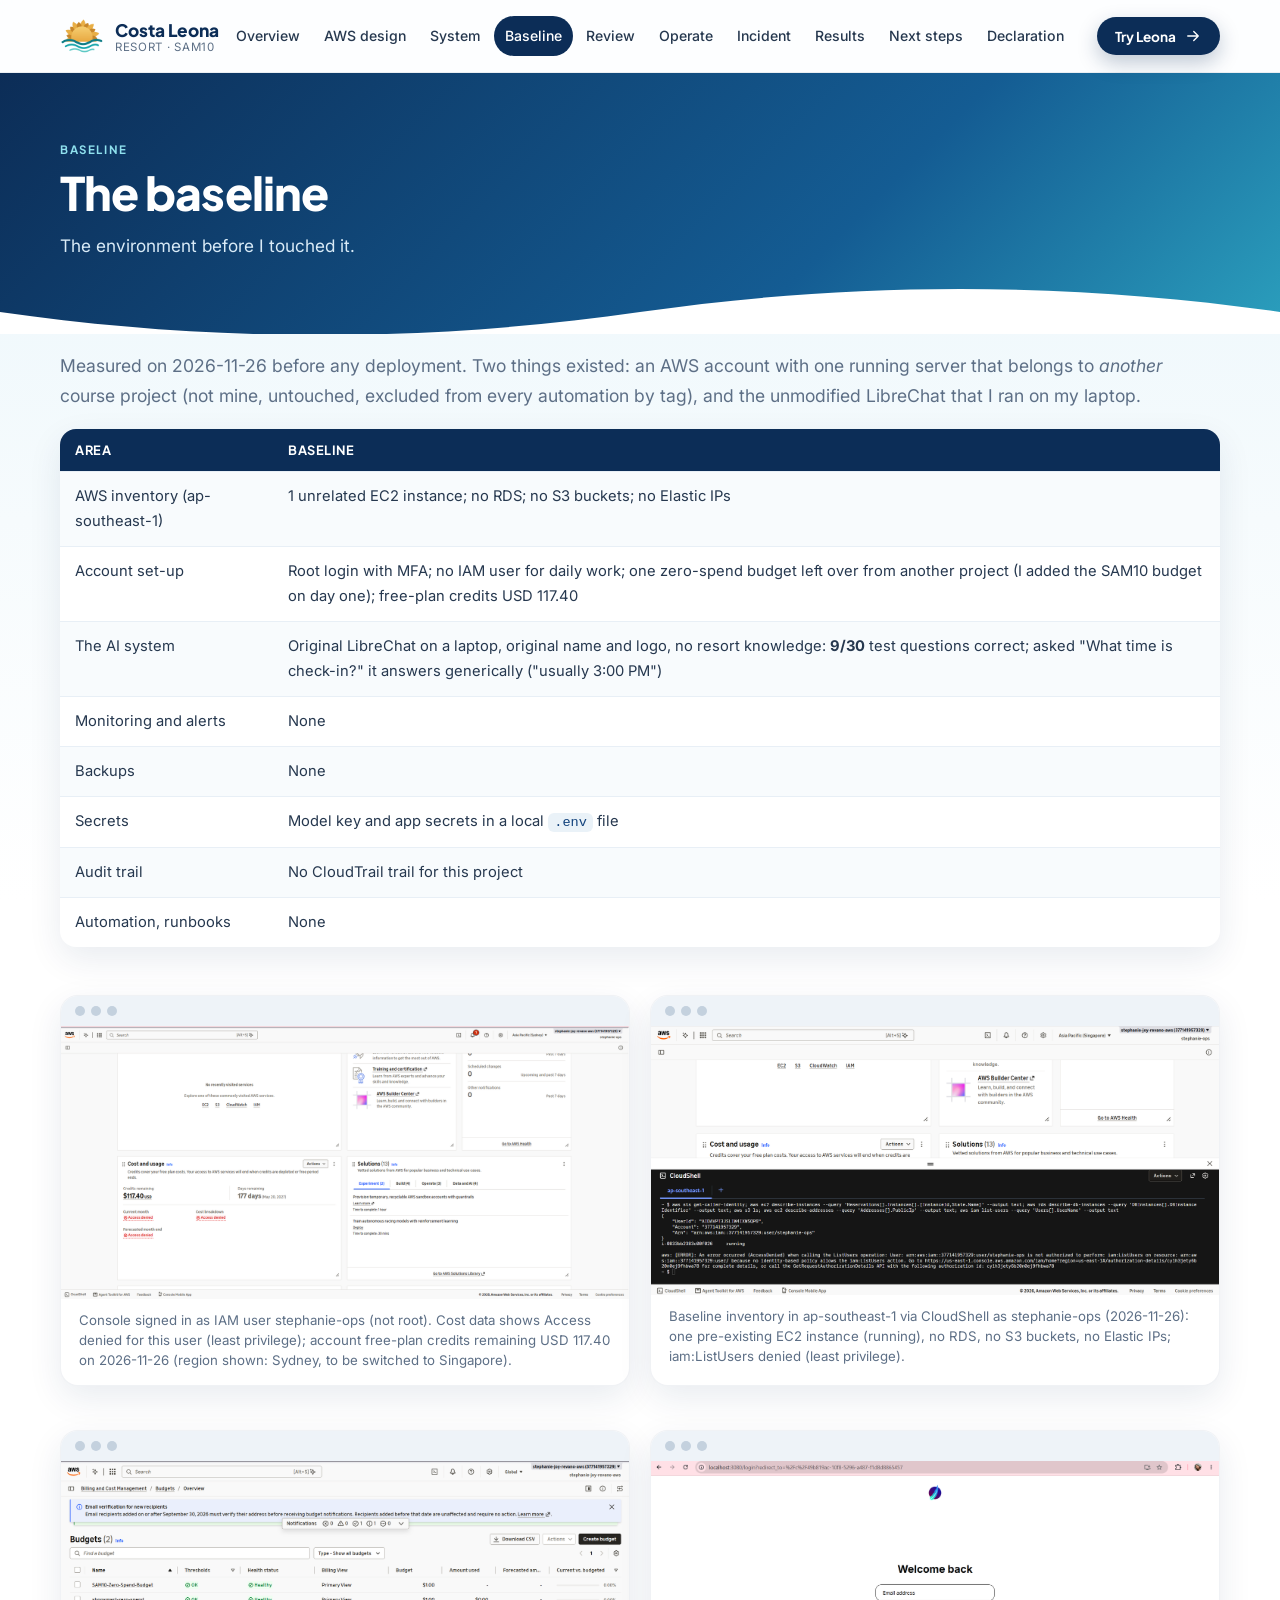
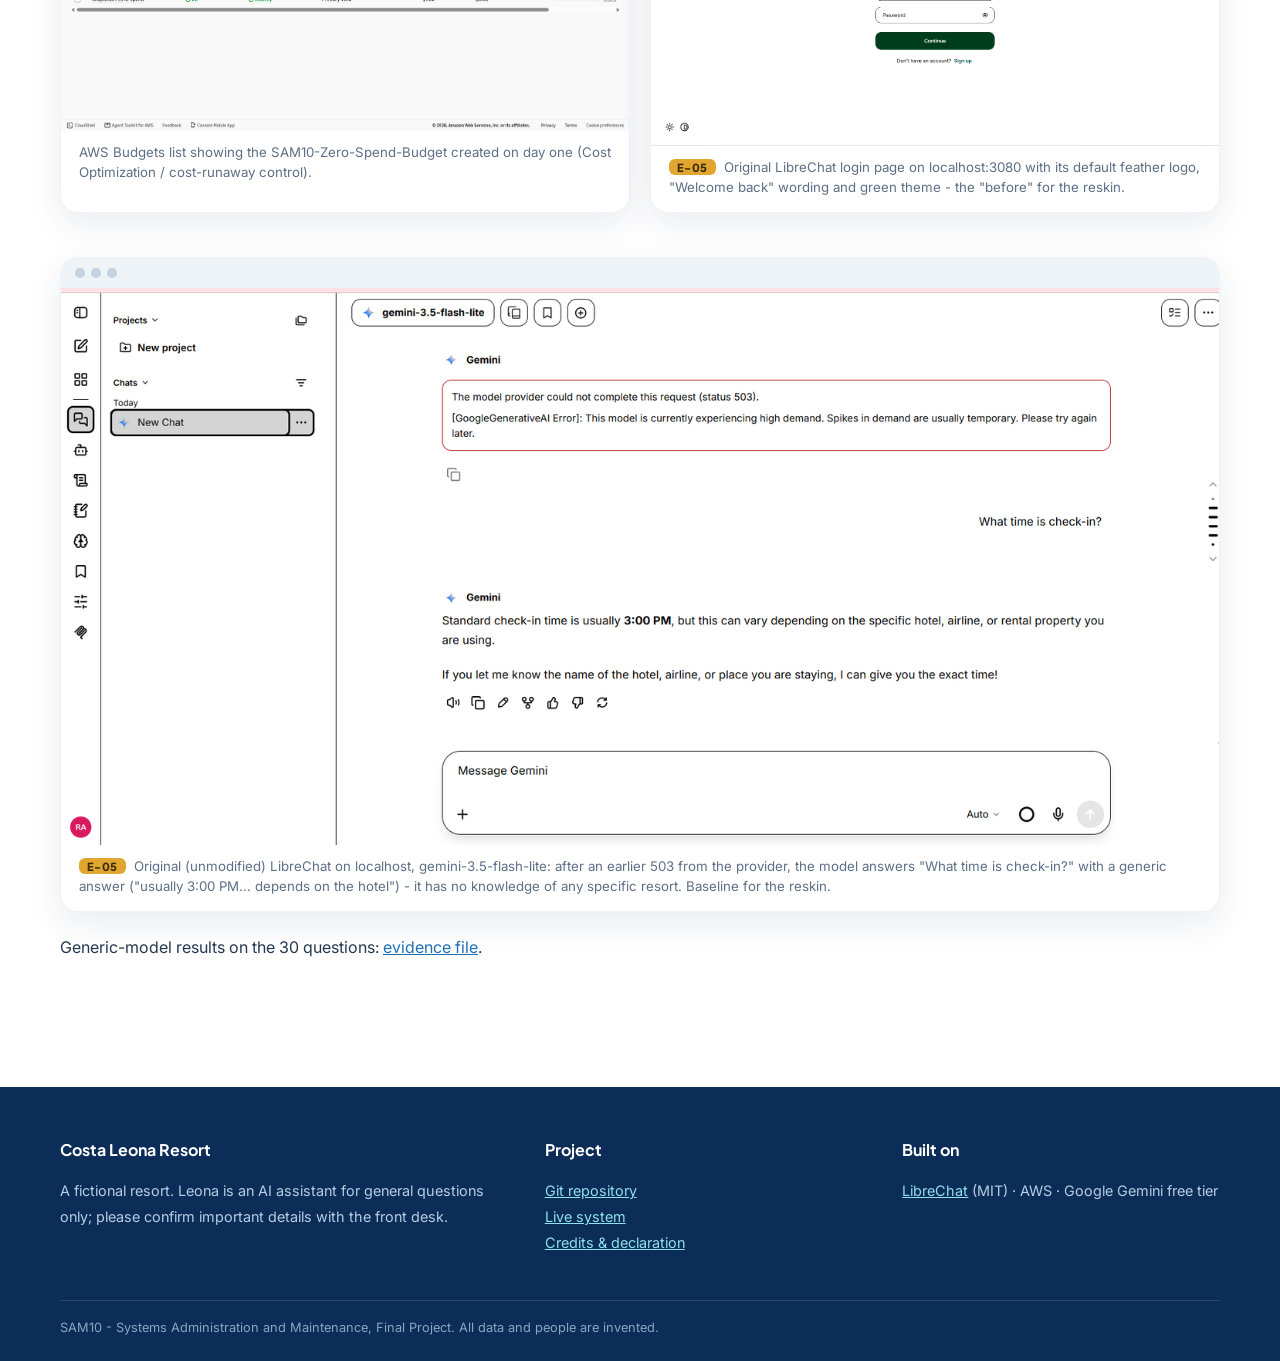
==== commit 2611a252: "Honest Well-Architected pass-1 note, baseline budget fix, README deploy guide, NOTICE, alarm test sc" ====
--- a/docs/baseline.html
+++ b/docs/baseline.html
@@ -10,7 +10,7 @@
 <p class="lead2">Measured on 2026-11-26 before any deployment. Two things existed: an AWS account with one running server that belongs to <em>another</em> course project (not mine, untouched, excluded from every automation by tag), and the unmodified LibreChat that I ran on my laptop.</p>
 <table><tr><th>Area</th><th>Baseline</th></tr>
 <tr><td>AWS inventory (ap-southeast-1)</td><td>1 unrelated EC2 instance; no RDS; no S3 buckets; no Elastic IPs</td></tr>
-<tr><td>Account set-up</td><td>Root login with MFA; no IAM user for daily work; no budget alert; free-plan credits USD 117.40</td></tr>
+<tr><td>Account set-up</td><td>Root login with MFA; no IAM user for daily work; one zero-spend budget left over from another project (I added the SAM10 budget on day one); free-plan credits USD 117.40</td></tr>
 <tr><td>The AI system</td><td>Original LibreChat on a laptop, original name and logo, no resort knowledge: <b>9/30</b> test questions correct; asked "What time is check-in?" it answers generically ("usually 3:00 PM")</td></tr>
 <tr><td>Monitoring and alerts</td><td>None</td></tr><tr><td>Backups</td><td>None</td></tr>
 <tr><td>Secrets</td><td>Model key and app secrets in a local <code>.env</code> file</td></tr>
